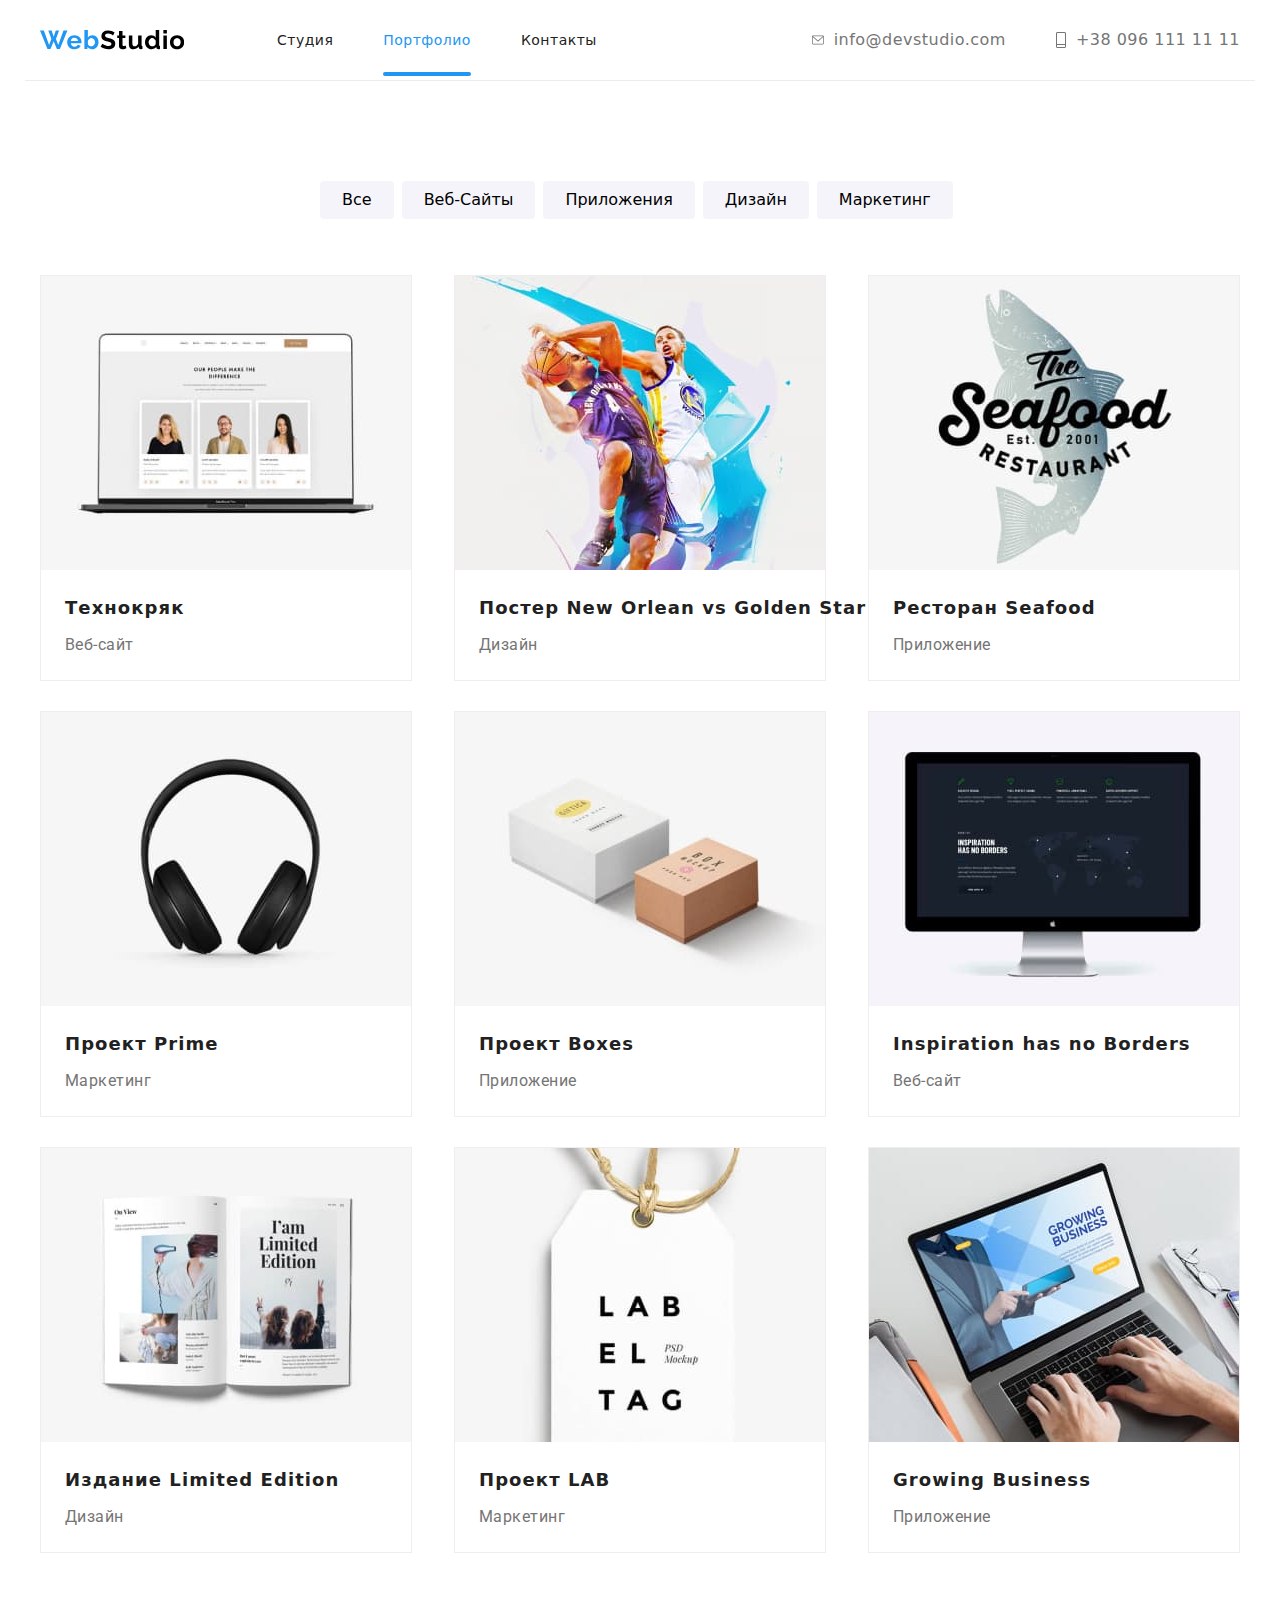
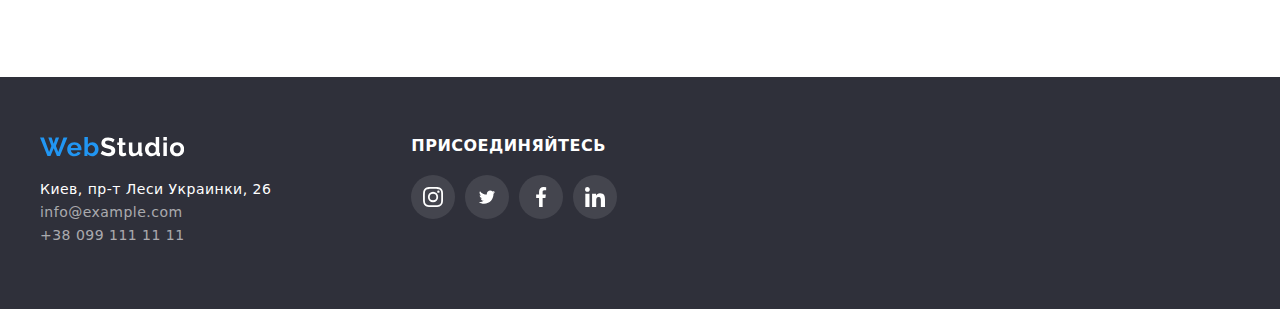
==== portfolio.html @ a99de1c4 "first" ====
<!DOCTYPE html>
<html lang="ru">
<head>
    <meta charset="UTF-8">
    <meta name="viewport" content="width=device-width, initial-scale=1.0">
    <!-- Подключение стилей -->
    <link rel="stylesheet" href="./style.css"><link/>
    <link rel="stylesheet" href="https://cdnjs.cloudflare.com/ajax/libs/modern-normalize/1.0.0/modern-normalize.min.css">
    <link href="https://fonts.googleapis.com/css2?family=Roboto:wght@300;400;900&display=swap" rel="stylesheet">
    <title>Портфолио</title>
</head>
<body>
    <header class="header">
        <div class="conteiner">
        <div class="logo-logo"><a><img src="./img/WebStudio.svg" width="" height="" alt="логотип"></a></div>
        <nav class="main-nav">
            <ul class="nav-list">
                <li class="nav-list-li">
                <a class="" href="./index.html">Студия</a>
                </li>
                <li class="nav-list-li">
                <a class="portfolio first" href="./portfolio.html">Портфолио</a>
                </li>
                <li class="nav-list-li">
                <a class="contacts-nav" href="">Контакты</a>
                </li>
            </ul>
        </nav>
            <ul class="contacts-head2">
                <li class="mail">
                <a class="mailll" href="mailto:info@devstudio">
                    <svg class="mail-svg" height="16" width="12">
                        <use href="./img/sprite.svg#icon-mall-hover"></use>
                    </svg>info@devstudio.com</a>
                </li>
                <li>
                <a class="tell" href="tell:+38 096 111 11 11">
                    <svg class="mail-svg" height="16" width="10">
                        <use href="./img/sprite.svg#icon-Tell"></use>
                    </svg>+38 096 111 11 11</a>
                </li>
            </ul>
        </div>    
    </header>
    <main>
        <section>
            <div class="conteiner">
            <div class="guide">
                <ul class="buttom-button">
                    <li class="buttom-button-li"><button class="buttom" type="button">все</button></li>
                    <li class="buttom-button-li"><button class="buttom" type ="button">веб-сайты</button></li>
                    <li class="buttom-button-li"><button class="buttom" type ="button">приложения</button></li>
                    <li class="buttom-button-li"><button class="buttom" type ="button">дизайн</button></li>
                    <li class="buttom-button-li"><button class="buttom" type ="button">маркетинг</button></li>
                </ul>
            </div>
            <div class="proects">
                <ul class="progect-list">
                    <li class="progect-list-li">
                        <a href="">
                            <figure class="hidden">
                                <div class="overlay">
                                <img src="./img/technocryak.jpg" width="370" height="294" alt="Технокряк"/>
                                <div class="overlay-p"><p class="corona">Технокряк это современная площадка распространения коронавируса. Компании используют эту платформу для цифрового шпионажа и атак на защищённые сервера конкурентов.</p></div>
                                </div>
                                <h3 class="name-progect">Технокряк</h3>
                                <h3 class="progect-what">Веб-сайт</h3>
                            </figure>
                        </a>
                    </li>
                    <li class="progect-list-li">
                        <a href="">
                            <figure class="hidden">
                                <div class="overlay">
                                    <img src="./img/poster.jpg" width="370" height="294" alt="Постер_New_Orlean_vs_Golden_Star"/>
                                    <div class="overlay-p"><p class="corona">Технокряк это современная площадка распространения коронавируса. Компании используют эту платформу для цифрового шпионажа и атак на защищённые сервера конкурентов.</p></div>
                                </div>
                                <h3 class="name-progect">Постер New Orlean vs Golden Star</h3>
                                <h3 class="progect-what">Дизайн</h3>
                            </figure>
                        </a>
                    </li>
                    <li class="progect-list-li">
                        <a href="">
                            <figure class="hidden">
                                <div class="overlay">
                                    <img src="./img/resturan.jpg" width="370" height="294" alt="Ресторан_Seafood"/>
                                    <div class="overlay-p"><p class="corona">Технокряк это современная площадка распространения коронавируса. Компании используют эту платформу для цифрового шпионажа и атак на защищённые сервера конкурентов.</p></div>
                                </div>
                                <h3 class="name-progect">Ресторан Seafood</h3>
                                <h3 class="progect-what">Приложение</h3>
                            </figure>
                        </a>
                    </li>
                    <li class="progect-list-li">
                        <a href="">
                            <figure class="hidden">
                                <div class="overlay">
                                    <img src="./img/proect-prime.jpg" width="370" height="294" alt="Проект_Prime"/>
                                    <div class="overlay-p"><p class="corona">Технокряк это современная площадка распространения коронавируса. Компании используют эту платформу для цифрового шпионажа и атак на защищённые сервера конкурентов.</p></div>
                                </div>
                                <h3 class="name-progect">Проект Prime</h3>
                                <h3 class="progect-what">Маркетинг</h3>
                            </figure>
                        </a>
                    </li>
                    <li class="progect-list-li">
                        <a href="">
                            <figure class="hidden">
                                <div class="overlay">
                                    <img src="./img/proect-box.jpg" width="370" height="294" alt="Проект_Boxes"/>
                                    <div class="overlay-p"><p class="corona">Технокряк это современная площадка распространения коронавируса. Компании используют эту платформу для цифрового шпионажа и атак на защищённые сервера конкурентов.</p></div>
                                </div>
                                <h3 class="name-progect">Проект Boxes</h3>
                                <h3 class="progect-what">Приложение</h3>
                            </figure>
                        </a>
                    </li>
                    <li class="progect-list-li">
                        <a href="">
                            <figure class="hidden">
                                <div class="overlay">
                                    <img src="./img/inspiration.jpg" width="370" height="294" alt="Inspiration_has_no_Borders"/>
                                    <div class="overlay-p"><p class="corona">Технокряк это современная площадка распространения коронавируса. Компании используют эту платформу для цифрового шпионажа и атак на защищённые сервера конкурентов.</p></div>
                                </div>
                                <h3 class="name-progect">Inspiration has no Borders</h3>
                                <h3 class="progect-what">Веб-сайт</h3>
                            </figure>
                        </a>
                    </li>
                    <li class="progect-list-li">
                        <a href="">
                            <figure class="hidden">
                                <div class="overlay">
                                    <img src="./img/limited_edition.jpg" width="370" height="294" alt="Издание_Limited_Edition"/>
                                    <div class="overlay-p"><p class="corona">Технокряк это современная площадка распространения коронавируса. Компании используют эту платформу для цифрового шпионажа и атак на защищённые сервера конкурентов.</p></div>
                                </div>
                                <h3 class="name-progect">Издание Limited Edition</h3>
                                <h3 class="progect-what">Дизайн</h3>
                            </figure>
                        </a>
                    </li>
                    <li class="progect-list-li">
                        <a href="">
                            <figure class="hidden">
                                <div class="overlay">
                                    <img src="./img/proect_LAB.jpg" width="370" height="294" alt="Проект_LAB"/>
                                    <div class="overlay-p"><p class="corona">Технокряк это современная площадка распространения коронавируса. Компании используют эту платформу для цифрового шпионажа и атак на защищённые сервера конкурентов.</p></div>
                                </div>
                                <h3 class="name-progect">Проект LAB</h3>
                                <h3 class="progect-what">Маркетинг</h3>
                            </figure>
                        </a>
                    </li>
                    <li class="progect-list-li">
                        <a href="">
                            <figure class="hidden">
                                <div class="overlay">
                                    <img src="./img/groving.jpg" width="370" height="294" alt="Growing Business"/>
                                    <div class="overlay-p"><p class="corona">Технокряк это современная площадка распространения коронавируса. Компании используют эту платформу для цифрового шпионажа и атак на защищённые сервера конкурентов.</p></div>
                                </div>
                                <h3 class="name-progect">Growing Business</h3>
                                <h3 class="progect-what">Приложение</h3>
                            </figure>
                        </a>
                    </li>
                </ul>
            </div>
            </div>
        </section>
        
    </main>
    <footer>
        <div class="conteiner">
            <ul class="footer-item">
                <li><a><img class="logo-footer" src="./img/WebStudio_white.svg" alt="логотип"></a>
                        <ul class="adress">
                            <li class="adres">Киев, пр-т Леси Украинки, 26<br/></li>
                            <li class="footer-con"><a class="footer-cont" href="mailto:info@example.com">info@example.com</a><br/></li>
                            <li class="footer-contents"><a class="footer-cont" href="tell:+38 099 111 11 11">+38 099 111 11 11</a></li>
                        </ul>
                </li>
                <li class="comeon-Li">
                    <b class="comeon">ПРИСОЕДИНЯЙТЕСЬ</b>
                    <ul class="footer-item2">
                        <li class="li-masanger2">
                            <a class="masanger-link2" href="">
                            <svg class="mesanger-icon2" height="20" width="20">
                            <use href="./img/sprite.svg#icon-instagram"></use>
                            </svg></a>
                        </li>
                        <li class="li-masanger2">
                            <a class="masanger-link2" href="">
                            <svg class="mesanger-icon2" height="16.25" width="20">
                            <use href="./img/sprite.svg#icon-twitter"></use>
                            </svg></a>
                        </li>
                        <li class="li-masanger2">
                            <a class="masanger-link2" href="">
                            <svg class="mesanger-icon2" height="20" width="20">
                            <use href="./img/sprite.svg#icon-facebook"></use>
                            </svg></a>
                        </li>
                        <li class="li-masanger2">
                            <a class="masanger-link2" href="">
                            <svg class="mesanger-icon2" height="20" width="20">
                            <use href="./img/sprite.svg#icon-linkedin"></use>
                            </svg></a>
                        </li>
                    </ul>
                </li>
            </ul>
        </div>
    </footer>
    </body>
</html>
---- style.css ----
*,
*::before,
*::after {
margin: 0;
padding: 0;
border: 0;
}

* {
text-decoration: none;
list-style: none;
}
:root {
    --color-black: #212121;
    --color-gray: #757575;
    --color-wight: #FFFFFF;
    --color-blue: #2196F3;
    --color-gray-transparent: rgba(255, 255, 255, 0.6);
    --timing-function: cubic-bezier(0.4, 0, 0.2, 1);
}
body {
    font-family: Roboto, sans-serif;
    letter-spacing: 0.03em;
    color: var(--color-black);
    }
ul {
    list-style: none;
}
a {
    text-decoration: none;
}

img {
    display: block;
}

.conteiner {
    width: 1230px;
    padding-left: 15px;
    padding-right: 15px;
    margin: 0 auto; 
    }

/*========= header ==========*/
.nav-list a:hover {
    color:var(--color-blue);
    opacity: 1;
    transition: opacity 250ms var(--timing-function);
}
header .conteiner {
    display: flex;
    align-items: center;
    border-bottom: 1px solid #ECECEC;
}
.nav-list {
    display: flex;
    align-items: center;
    padding-top: 32px;
    padding-bottom: 32px;
    font-weight: 500;
    font-size: 14px;
    line-height: 16px;
}
.logo-logo {
    margin-right: 93px;
    align-items: center;
}
.nav-list-li:not(:last-child) {
    margin-right: 50px;
}
.nav-list.studio {
    text-transform: capitalize;
    font-size: 14px;
    font-weight: 500;
    line-height: 1.14;
    color:var(--color-black);
    letter-spacing: 0.02 em;
}
.studio {
    position: relative;
    color:var(--color-black);
    
    font-weight: 500;
}
.studio::after {
    content: "";
    display: block;
    box-sizing: border-box;
    position: absolute;
    bottom: 0;
    width: 100%;
    height: 4px;
    background: var(--color-blue);
    border-radius: 2px;
    }
.first {
    position: relative;
    color:var(--color-blue); 
    padding-bottom: 28px;
}
.studio.first {
    color:var(--color-blue);
}
.first::after {
    content: "";
    display: block;
    box-sizing: border-box;
    position: absolute;
    bottom: 0;
    width: 100%;
    height: 4px;
    background: var(--color-blue);
    border-radius: 2px;
    }
.main-nav a {
    color:var(--color-black);
}
.contacts-head a:hover {
    color:var(--color-blue);
    opacity: 1;
    transition: opacity 250ms var(--timing-function);
}
.contacts-head {
    display: flex;
    align-items: center;
    margin-left: auto;
}
.contacts-head2 {
    display: flex;
    align-items: center;
    margin-left: auto;
}
.mail {
    margin-right: 50px;
    align-items: center;
}

.mailll {
    color:var(--color-gray)
}
.mail-svg {
    margin-right: 10px;
    fill: currentColor;
    vertical-align: middle;
}
.tell {
    color:var(--color-gray);
}

/*==========HERO==========*/
.hero {
    text-align: center;
    background: #2F303A;
    left: 0px;
    top: 80px;
    padding-bottom: 200px;
    padding-top: 200px;
    max-width: 1600px;
    min-height: 480px;
    margin-right: auto;
    margin-left: auto;
    outline: 1px solid var(--color-black);
    background-image: linear-gradient(
        to right,
        rgba(0, 0, 0, 0.4),
        rgba(0, 0, 0, 0.4)
        ),
        url(./img/hero.jpg);
    background-repeat: no-repeat;
    background-position: center;
    background-size: cover;
}

.hero-title {
    font-weight: 900;
    font-size: 44px;
    line-height: 1.36;
    letter-spacing: 0.06em;
    text-transform: uppercase;
    color: #FFFFFF;
    margin-bottom: 30px;
}
.hero button {
    font-family: Roboto;
    min-width: 200px;
    padding: 10px 32px;
    height: 50px;
    left: 700px;
    background: var(--color-blue);
    border-radius: 4px;
    box-shadow: 0px 4px 4px rgba(0, 0, 0, 0.15);
}
.buttonn {
    color: var(--color-wight);
    padding: 200px 700px;
}
/*==========МОДАЛЬНОЕ ОКНО==========*/
.backdrop {
    position: fixed;
    top: 0;
    left: 0;
    width: 100%;
    height: 100%;
    background-color:rgba(0, 0, 0, 0.2);
}
.is-hidden {
    opacity: 0;
    pointer-events: none;
}
.is-hidden .modal {
    transform: translate(-50%, -50%) scale(0.9);
}

.modal {
    position: absolute;
    top: 50%;
    left: 50%;
    transform: translate(-50%, -50%) scale(1);
    transition: transform 250ms var(--timing-function);
    width: 528px;
    height: 581px;
    background: #FFFFFF;
    box-shadow: 0px 1px 3px rgba(0, 0, 0, 0.12), 0px 1px 1px rgba(0, 0, 0, 0.14), 0px 2px 1px rgba(0, 0, 0, 0.2);
    border-radius: 4px;
}
.modal-buttom {
    position: absolute;
    top: 8px;
    right: 8px;
}
/*========== Способности ==========*/
.ability-icons {
    background: #F5F4FA;
    border-radius: 4px;
    height: 120px;
}
.ability-icon{
    display: inline-block;
    text-align: center;
    margin-top: 25px;

}
.ability-list {
    display: flex;
    justify-content: space-around;
    padding-top:47px;
    padding-bottom: 47px;
}
.ability-list-li:not(:last-child) {
    margin-right: 30px;
}

.ability-list h3 {
    color: #212121;
    width: 270px;
    height: 16px;
    text-transform: uppercase;
    font-size: 14px;
    line-height: 1.14;
    margin-top: 10px;
}
.ability-list p {
    color: #757575;
    width: 270px;
    height: 75px;
    font-size: 14px;
    font-style: normal;
    font-weight: normal;
    font-size: 14px;
    line-height: 24px;
    margin-top: 10px;
    }
/*========== Чем мы занимаемся ==========*/
.gaget-title {
    font-size: 36px;
    line-height: 42px;
    text-align: center;
    padding-top: 47px;
}
.gagets {
    display: flex;
    padding-bottom: 47px;
}
.img-gagets {
    position: relative;
    margin-top: 50px;
}
.img-gagets.img-gagets:not(:last-child) {
margin-right: 30px;
}
.whatwedo {
    position: absolute;
    bottom: 0;
    left: 0;
    width: 100%;
    height: 70px;
    background-color: rgba(47, 48, 58, 0.8);
}
.what-title {
    position: absolute;
    top: 50%;
    left: 50%;
    transform: translate(-50%, -50%);
    font-size: 14px;
    line-height: 16px;
    white-space: nowrap;
}

/*========== Наша команда ========== */
.team-conteiner {
background-color: #F5F4FA;
}   
.team-title {
    font-size: 36px;
    line-height: 42px;
    padding-top: 47px;
    text-align: center;
}
.team {
    display: flex;
    justify-content: center;
    margin-top: 50px;
    text-align: center;
    padding-bottom: 47px;
}
.team li:not(:last-child) {
    margin-right: 30px;
}
.worker {
    background:var(--color-wight);
    box-shadow: 0px 1px 3px rgba(0, 0, 0, 0.12), 0px 1px 1px rgba(0, 0, 0, 0.14), 0px 2px 1px rgba(0, 0, 0, 0.2);
    border-radius: 0px 0px 4px 4px;
}
.team h3 {
    margin-top: 30px;
    text-align: center;
}
.team p {
    font-family: Roboto;
    font-size: 16px;
    line-height: 19px;
    color: #757575;
    margin-top: 10px;
}
.list-masanger {
    display: flex;
    justify-content: center;
    text-align: center;
    margin-bottom: 30px;
    margin-top: 16px;
}
.list-masanger .li-masanger:not(:last-child) {
    margin-right: 10px;
}
.li-masanger .masanger-link {
    display: flex;
    width: 44px;
    height: 44px;
    box-sizing: border-box;
    border-radius: 50%;
    background-color: var(--color-wight);

}
.masanger-link:hover {
    background-color: #2196F3;
    opacity: 1;
    transition: opacity 250ms var(--timing-function);
}
.mesanger-icon {
    fill: #AFB1B8;
    margin: auto;
}
.mesanger-icon:hover {
    fill: var(--color-wight);
    opacity: 1;
    transition: opacity 250ms var(--timing-function);
}
/*==========ПОСТОЯННЫЕ КЛИЕНТЫ==========*/
.clients {
    display: flex;
    justify-content: center;
    margin-top: 50px;
    text-align: center;
    padding-bottom: 47px;
}

.clients-li .svg-link:hover {
    color:var(--color-blue);
    border: 1px solid var(--color-blue);
    transition: opacity 250ms var(--timing-function);
}
.clients li:not(:last-child) {
    margin-right: 30px;
}
.clients-li .svg-link {
    display: flex;
    width: 170px;
    height: 90px;
    border: 1px solid #AFB1B8;
    box-sizing: border-box;
    border-radius: 4px;
    color: #AFB1B8;
    }
.company {
    margin: auto;
    fill: currentColor;
}

/*========== Подвал =========*/

footer {
    background: #2F303A;
    padding-top: 60px;
    padding-bottom: 60px;
}

.adres {
    color: var(--color-wight);
    font-size: 14px;
    line-height: 24px;
    margin-top: 20px;
} 
.adress a {
font-size: 14px;
line-height: 1.67;
color: rgba(255, 255, 255, 0.6);
font-style: normal;
}
.footer-cont {
    margin-top: 9px;
}
.footer-item {
    display: flex;
}
.footer-item li {
    margin-right: 70px;
}
.footer-item2 {
    display: flex;
    justify-content: center;
    text-align: center;
    margin-bottom: 30px;
    margin-top: 20px;
}
.li-masanger2 .masanger-link2 {
    display: flex;
    width: 44px;
    height: 44px;
    box-sizing: border-box;
    border-radius: 50%;
    background-color: rgba(255, 255, 255, 0.1);
}
.footer-item2 .li-masanger2:not(:last-child) {
    margin-right: 10px;
}
.mesanger-icon2 {
    fill: var(--color-wight);
    margin: auto;
}
.masanger-link2:hover {
    background-color: #2196F3;
    transition: opacity 250ms var(--timing-function);
}
b {
    color: var(--color-wight);
}

/*========== Стили к портфолио========== */
.portfolio {
    color:var(--color-black);
    font-style: normal;
    font-weight: 500;
}
.first {
    color:var(--color-blue); 
}
.portfolio.first {
    color:var(--color-blue);
}
.buttom:hover, .buttom:focus {
    background-color: var(--color-blue);
    color: var(--color-wight);
    transition: opacity 250ms var(--timing-function);
}

.buttom {
    min-width: 73px;
    text-transform: capitalize;
    font-weight: 500;
    font-size: 16px;
    line-height: 1.63;
    background: #F5F4FA;
    border-radius: 4px;
    border-color: var(--color-wight);
    box-shadow:none;
    padding: 6px 22px;
}
.buttom-button{
    display: flex;
    margin-top: 100px;
    padding-left: 280px;
}
.buttom-button button{
    text-align: center;
    margin-right: 8px;
    }


.name-progect {
    width: 322px;
    font-style: normal;
    font-weight: bold;
    font-size: 18px;
    line-height: 36px;
    letter-spacing: 0.06em;
    white-space: nowrap;
    color: var(--color-black);
}

.progect-what {
    font-size: 16px;
    line-height: 1.87;
    color: #757575;
    font-weight: 400;
}

.progect-list {
    overflow: hidden;
    padding-top: 56px;
    padding-bottom: 94px;
    display: flex;
    flex-wrap: wrap;
    justify-content: space-between;
}


.progect-list-li {
    margin-bottom: 30px;
    background: #FFFFFF;
    border: 1px solid #EEEEEE;
    box-sizing: border-box;

}
.progect-list-li:hover {
    box-shadow: 0px 1px 1px rgba(0, 0, 0, 0.12), 0px 4px 4px rgba(0, 0, 0, 0.06), 1px 4px 6px rgba(0, 0, 0, 0.16);
    transition: opacity 250ms var(--timing-function);
}

.progect-list h3 {
    width: 322px;
}
.progect-list .name-progect {
    margin-top: 20px;
    padding-left: 24px;
}
.progect-list .progect-what {
    width: 322px;
    font-size: 16px;
    line-height: 30px;
    font-family: Roboto;
    color: #757575;
    margin-top: 4px;
    margin-bottom: 20px;
    padding-left: 24px;
}

.overlay {
    position: relative;
    overflow: hidden;
}
.overlay-p {
    position: absolute;
    top: 0;
    left: 0;
    width: 100%;
    height: 100%;
    font-size: 18px;
    line-height: 28px;
    color: var(--color-wight);
    background-color: rgba(33, 150, 243, 0.9);
    transform: translateY(100%);
    
}
.overlay:hover .overlay-p {
    transform: translateY(0);
    transition: 250ms var(--timing-function);
}
.corona {
    position: absolute;
    height: 50%;
    width: 322px;
    top: 50%;
    left: 50%;
    transform: translate(-50%, -50%);
}
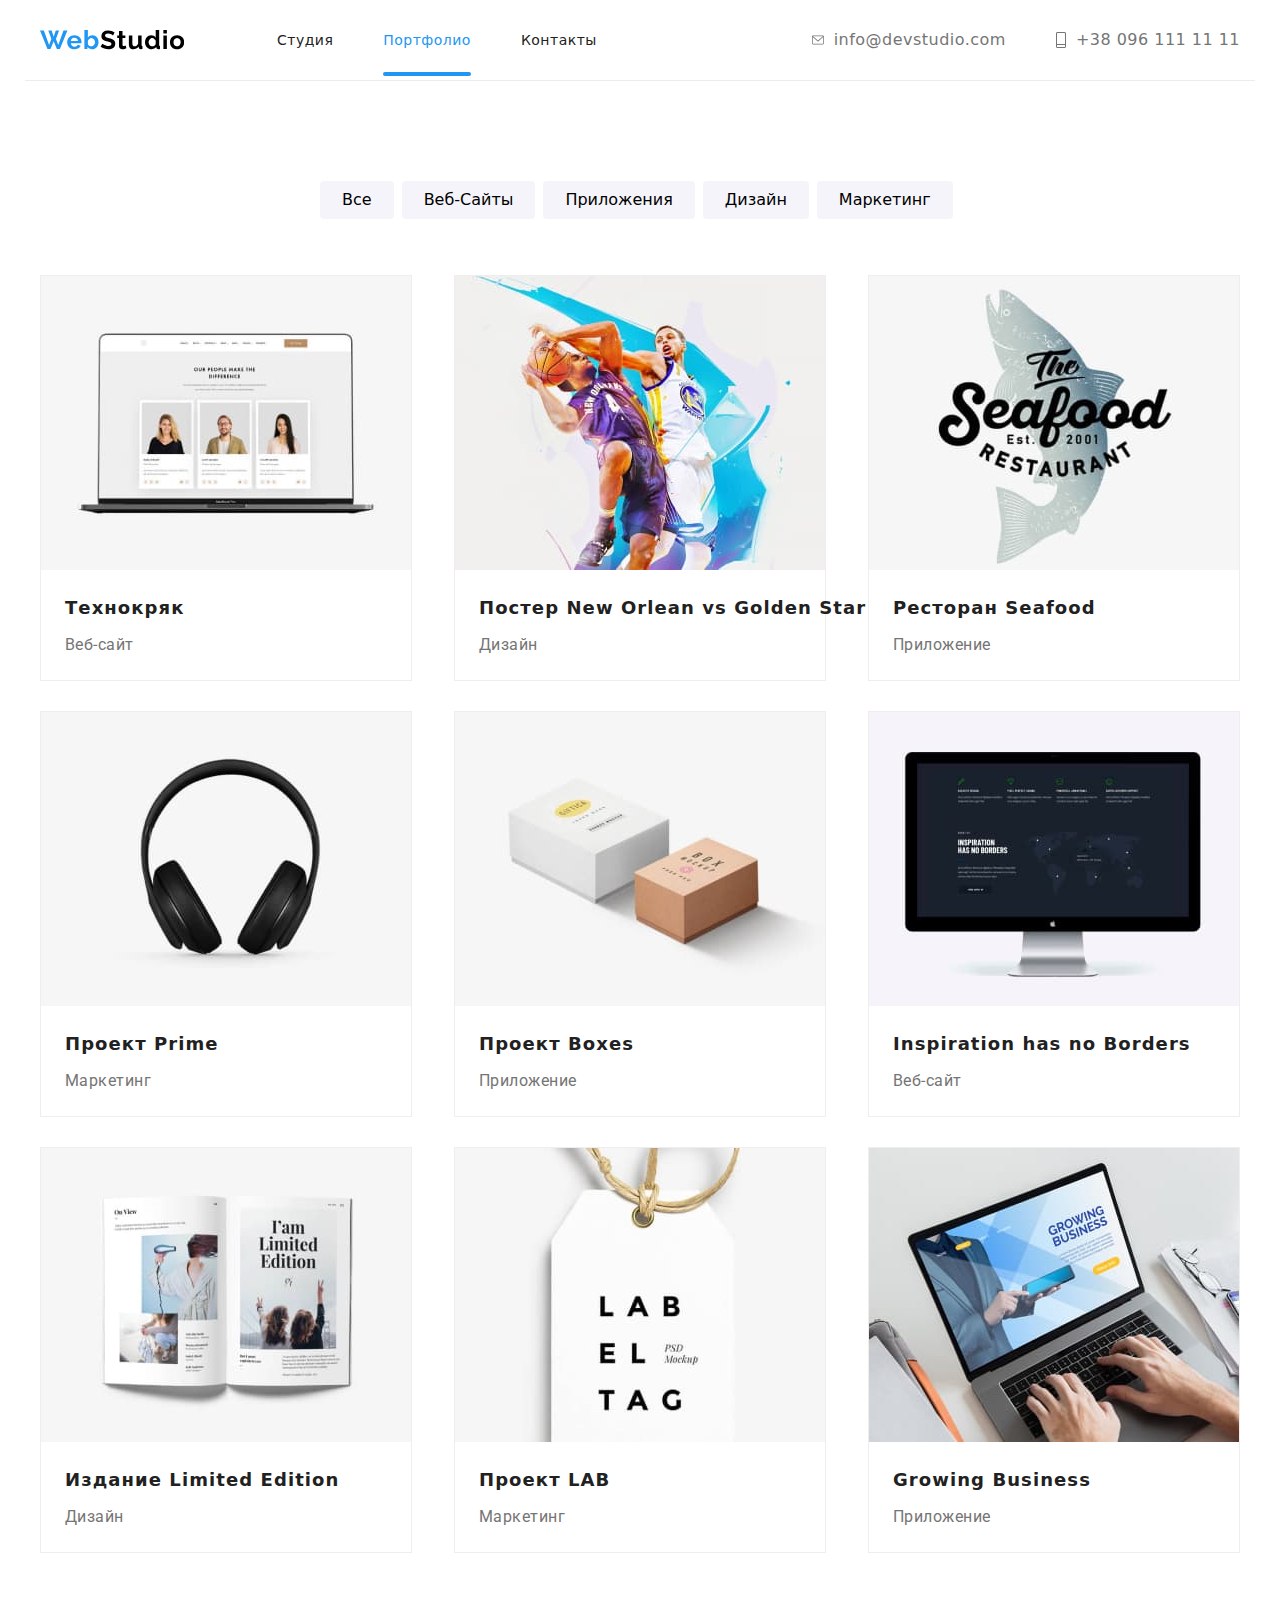
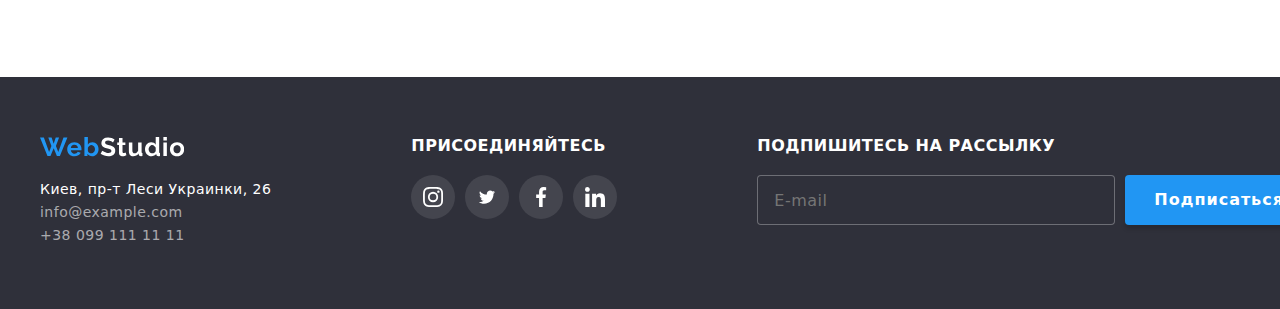
==== commit 938cd995: "done" ====
--- a/portfolio.html
+++ b/portfolio.html
@@ -209,6 +209,18 @@
                         </li>
                     </ul>
                 </li>
+                <li class="footeer-item">
+                    <b class="join">Подпишитесь на рассылку</b>
+                    <form action="" class="footer-form">
+                    <input type="email" name="email" placeholder="E-mail" class="footer-input" autocomplete="off"/>
+                    <button type="submit" class="button primary">
+                        Подписаться
+                        <svg class="icon-send">
+                            <use href="./img/symbol-defss.svg#icon-icon-send"></use>
+                        </svg>
+                    </button>
+                    </form>
+                </li>
             </ul>
         </div>
     </footer>
--- a/style.css
+++ b/style.css
@@ -17,6 +17,11 @@
     --color-blue: #2196F3;
     --color-gray-transparent: rgba(255, 255, 255, 0.6);
     --timing-function: cubic-bezier(0.4, 0, 0.2, 1);
+    --primary-text-color: #212121;
+    --accent-color: #2196f3;
+    --input-border-color: rgba(33, 33, 33, 0.2);
+    --form-text-color: rgba(117, 117, 117, 0.5);
+    --secondary-text-color: #757575;
 }
 body {
     font-family: Roboto, sans-serif;
@@ -202,6 +207,8 @@
     width: 100%;
     height: 100%;
     background-color:rgba(0, 0, 0, 0.2);
+    transition-duration: 250ms;
+    transition-timing-function: cubic-bezier(0.4, 0, 0.2, 1);
 }
 .is-hidden {
     opacity: 0;
@@ -219,14 +226,170 @@
     transition: transform 250ms var(--timing-function);
     width: 528px;
     height: 581px;
+    padding: 40px;
     background: #FFFFFF;
     box-shadow: 0px 1px 3px rgba(0, 0, 0, 0.12), 0px 1px 1px rgba(0, 0, 0, 0.14), 0px 2px 1px rgba(0, 0, 0, 0.2);
     border-radius: 4px;
+
 }
 .modal-buttom {
     position: absolute;
+    fill: var(--color2, #000);
     top: 8px;
     right: 8px;
+}
+.form-modal {
+    width: 100%;
+}
+.form-field{
+    margin-bottom: 10px;
+    display: flex;
+    flex-direction: column;
+}
+.text-comments {
+    margin-bottom: 20px;
+}
+.icon-input{
+    position: relative;
+    display: flex;
+    flex-direction: column;
+}
+.title-form {
+    white-space: nowrap;
+    color:#212121;
+    font-weight: 700;
+    font-size: 20px;
+    line-height: 23px;
+    text-align: center;
+    color: var(--primary-text-color);
+    margin-bottom: 12px;
+}
+label {
+    margin-bottom: 4px;
+    font-family: Roboto;
+    font-size: 12px;
+    line-height: 1.16;
+    letter-spacing: 0.01em;
+    color: var(--secondary-text-color);
+    }
+input {
+    width: 448px;
+    height: 40px;
+    left: 576px;
+    top: 382px;
+    border: 1px solid rgba(33, 33, 33, 0.2);
+    box-sizing: border-box;
+    border-radius: 4px;
+    margin-left: 15px;
+    font-size: 14px;
+    line-height: 1.16;
+    letter-spacing: 0.01em;
+    outline: none;
+    padding-left: 45px;
+    }
+.input:focus {
+    border: 1px solid var(--accent-color);
+}
+.input:hover {
+    border: 1px solid var(--accent-color);
+}
+.modal-icon {
+    position: absolute;
+    top: 50%;
+    left: 12px;
+    transform: translateY(-50%);
+    fill: var(--primary-text-color);
+}
+.input:focus ~ .modal-icon {
+    fill: var(--accent-color);
+}
+.input:hover ~ .modal-icon {
+    fill: var(--accent-color);
+}
+textarea {
+    resize: none;
+    height: 120px;
+    padding: 12px 16px;
+    border: 1px solid var(--input-border-color);
+    border-radius: 4px;
+    outline: none;
+}
+textarea:focus {
+    border: 1px solid var(--accent-color);
+}
+textarea:hover {
+    border: 1px solid var(--accent-color);
+}
+textarea::placeholder {
+    font-size: 12px;
+    line-height: 1.16;
+    letter-spacing: 0.01em;
+    color: var(--form-text-color);
+}
+.checkbox-field {
+    margin-bottom: 30px;
+    display: flex;
+    flex-direction: row;
+    justify-content: center;
+    align-items: center;
+}
+.label-rules {
+    display: flex;
+}
+.label-rules a {
+    color: var(--accent-color);
+    text-decoration: underline;
+}
+.label-rules a:visited {
+    color: var(--accent-color);
+    text-decoration: underline;
+}
+.checkbox {
+    position: absolute;
+    width: 1px;
+    height: 1px;
+    margin: -1px;
+    border: 0;
+    padding: 0;
+    clip: rect(0 0 0 0);
+    overflow: hidden;
+}
+.icon-checkbox {
+    width: 16px;
+    height: 15px;
+    border: 2px solid var(--primary-text-color);
+    border-radius: 2px;
+    margin-right: 7px;
+}
+.checkbox:checked + .icon-checkbox {
+    background-color: var(--accent-color);
+    border: 2px solid var(--accent-color);
+    background-image: url(./img/icon\ check.svg);
+    background-origin: border-box;
+}
+.btn-submit {
+    display: block;
+    margin: 0 auto;
+    width: 200px;
+    height: 50px;
+    padding: 10px 55px;
+    background-color: var(--accent-color);
+    border: none;
+    border-radius: 4px;
+    box-shadow: 0px 4px 4px rgba(0, 0, 0, 0.15);
+    font-size: 16px;
+    line-height: 1.87;
+    font-weight: 700;
+    letter-spacing: 0.06em;
+    color: var(--color-wight);
+    transition: background-color 250ms var(--timing-function);
+}
+.btn-submit:hover {
+    background-color: #188ce8;
+}
+
+.modal-buttom:hover {
+    fill: var(--accent-color);
 }
 /*========== Способности ==========*/
 .ability-icons {
@@ -419,6 +582,7 @@
     font-size: 14px;
     line-height: 24px;
     margin-top: 20px;
+    white-space: nowrap;
 } 
 .adress a {
 font-size: 14px;
@@ -463,6 +627,55 @@
 }
 b {
     color: var(--color-wight);
+}
+.footeer-item {
+    justify-content: center;
+}
+.footer-form {
+    display: flex;
+}
+.footer-input {
+    width: 358px;
+    height: 50px;
+    padding: 15px 16px;
+    outline: none;
+    border: 1px solid rgba(255, 255, 255, 0.3);
+    font-size: 16px;
+    line-height: 1.25;
+    letter-spacing: 0.03em;
+    background-color: #2F303A;
+    display: inline-flex;
+    margin-right: 10px;
+}
+.footer-form .button {
+    width: 200px;
+    height: 50px;
+    padding: 10px 29px;
+    border-radius: 4px;
+    box-shadow: 0px 4px 4px rgba(0, 0, 0, 0.15);
+    font-size: 16px;
+    line-height: 1.87;
+    font-weight: 700;
+    letter-spacing: 0.06em;
+    text-align: left;
+    border: none;
+    display: inline-flex;
+    justify-content: space-between;
+    align-items: center;
+    color: var(--color-wight);
+    background-color: var(--accent-color);
+}
+.icon-send {
+    width: 24px;
+    height: 24px;
+    fill: var(--color-wight);
+}
+.join {
+    font-weight: 700;
+    line-height: 1.14;
+    text-transform: uppercase;
+    display: inline-block;
+    margin-bottom: 20px;
 }
 
 /*========== Стили к портфолио========== */
